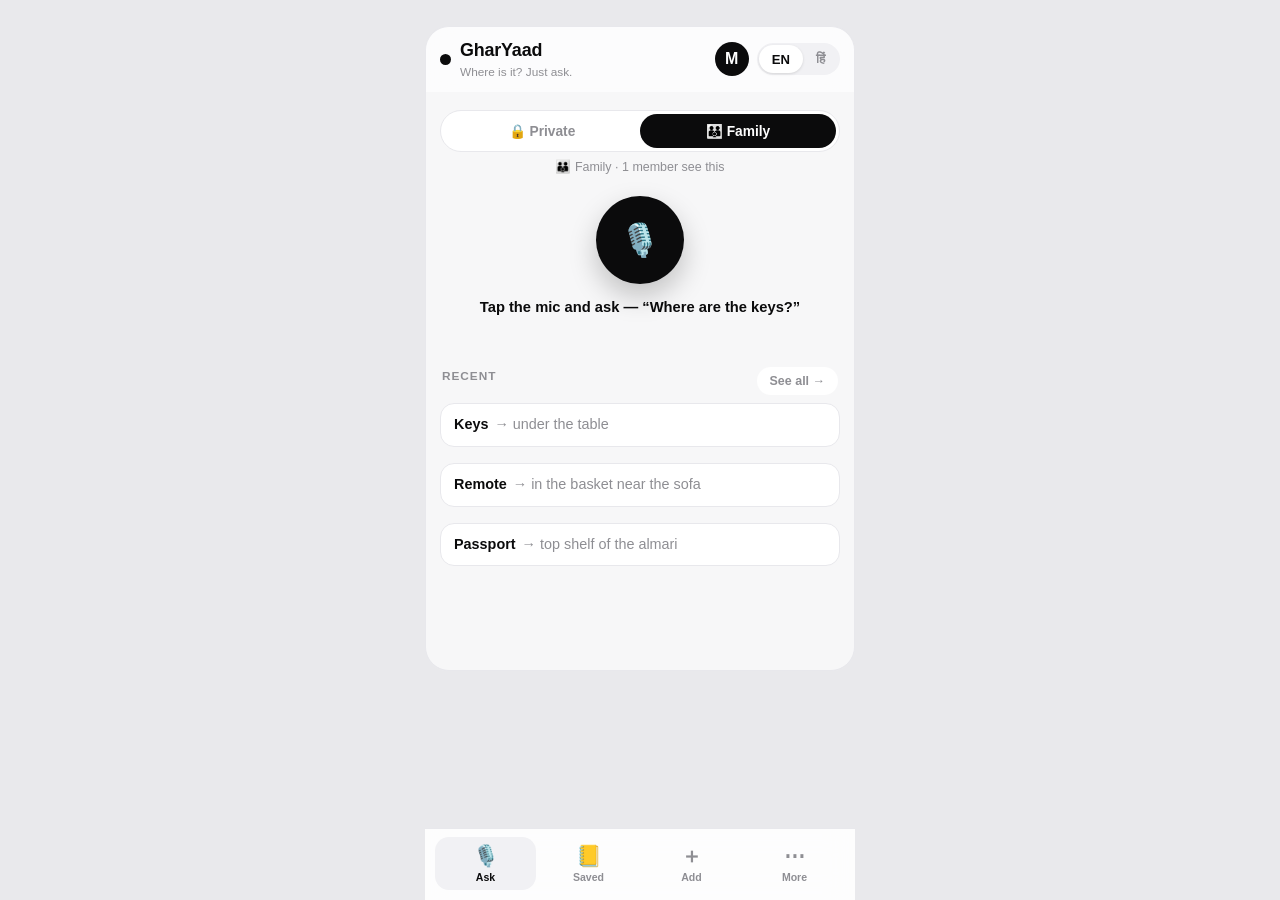
==== index.html @ 17ff1f5c "GharYaad v1.6.0: offline family memory PWA (EN+HI voice, private/family spaces, landing page)" ====
<!DOCTYPE html>
<html lang="en">
<head>
<meta charset="UTF-8">
<meta name="viewport" content="width=device-width, initial-scale=1.0, viewport-fit=cover">
<title>GharYaad — Family Memory Keeper</title>
<meta name="description" content="Offline family memory keeper. Record where things are, ask by voice in English or Hindi. No internet, no fees, works forever.">
<meta name="theme-color" content="#ffffff">
<link rel="manifest" href="manifest.webmanifest">
<link rel="icon" type="image/svg+xml" href="icons/favicon.svg">
<link rel="apple-touch-icon" href="icons/icon-192.svg">
<meta name="apple-mobile-web-app-capable" content="yes">
<meta name="apple-mobile-web-app-status-bar-style" content="default">
<meta name="apple-mobile-web-app-title" content="GharYaad">
<link rel="stylesheet" href="styles.css">
</head>
<body>
<header class="topbar">
  <div class="brand">
    <span class="brand-mark" aria-hidden="true">🏠🎙️</span>
    <div>
      <h1>GharYaad</h1>
      <p id="tagline" class="tagline">Where is it? Just ask.</p>
    </div>
  </div>
  <div class="top-actions">
    <button id="profileBtn" class="avatar" type="button" aria-label="Members">?</button>
    <div class="lang-toggle" role="group" aria-label="Language">
      <button id="langEn" class="lang-btn active" type="button">EN</button>
      <button id="langHi" class="lang-btn" type="button">हिं</button>
    </div>
  </div>
</header>

<main class="wrap">

  <!-- ASK -->
  <section id="screen-ask" class="screen active" aria-label="Ask">
    <div class="space-toggle" role="group" aria-label="Private or family">
      <button class="space-btn" type="button" data-space="private">🔒 <span data-i18n="private">Private</span></button>
      <button class="space-btn" type="button" data-space="family">👪 <span data-i18n="family">Family</span></button>
    </div>
    <p class="hint spaceHint"></p>
    <div class="hero" aria-label="Voice assistant">
      <button id="micBtn" class="mic" type="button" aria-label="Tap and ask where something is">
        <span class="mic-icon" aria-hidden="true">🎙️</span>
        <span class="mic-ring" aria-hidden="true"></span>
      </button>
      <p id="micState" class="mic-state" aria-live="polite" data-i18n="tapAsk">Tap the mic and ask — “Where are the keys?”</p>
      <p id="transcript" class="transcript" aria-live="polite"></p>
      <div id="answerCard" class="answer hidden" aria-live="polite">
        <p id="answerText" class="answer-text"></p>
        <p id="answerMeta" class="answer-meta"></p>
        <div class="answer-actions">
          <button id="speakAgainBtn" class="btn small" type="button">🔊 <span data-i18n="speakAgain">Speak again</span></button>
          <button id="stopSpeakBtn" class="btn small ghost" type="button">⏹ <span data-i18n="stop">Stop</span></button>
        </div>
      </div>
    </div>
    <div class="list-head">
      <h2 data-i18n="recentTitle">Recent</h2>
      <button id="browseBtn" class="btn small ghost" type="button" data-i18n="browseAll">See all →</button>
    </div>
    <div id="recentList" class="list"></div>
  </section>

  <!-- MEMORIES -->
  <section id="screen-mem" class="screen" aria-label="Memories">
    <div class="space-toggle" role="group" aria-label="Private or family">
      <button class="space-btn" type="button" data-space="private">🔒 <span data-i18n="private">Private</span></button>
      <button class="space-btn" type="button" data-space="family">👪 <span data-i18n="family">Family</span></button>
    </div>
    <p class="hint spaceHint"></p>
    <div class="card">
      <div class="row">
        <input id="searchInput" type="search" autocomplete="off" aria-label="Search memories"
          placeholder="Search — keys, चाबी, passport…  ( press / )">
        <button id="searchMicBtn" class="btn icon" type="button" aria-label="Voice search">🎤</button>
      </div>
      <div class="filters">
        <select id="roomFilter" aria-label="Filter by room"><option value="">🏠 All rooms</option></select>
        <select id="personFilter" aria-label="Filter by person"><option value="">👪 Everyone</option></select>
        <button id="favFilter" class="btn small ghost" type="button" aria-pressed="false">⭐</button>
        <select id="sortSel" aria-label="Sort">
          <option value="recent" data-i18n="sortRecent">Recent first</option>
          <option value="used" data-i18n="sortUsed">Most asked</option>
          <option value="az" data-i18n="sortAZ">A–Z</option>
        </select>
        <button id="clearFilters" class="btn small ghost" type="button" data-i18n="clear">Clear</button>
      </div>
      <div class="stats">
        <span>📦 <b id="statTotal">0</b> <span data-i18n="items">items</span></span>
        <span>🆕 <b id="statToday">0</b> <span data-i18n="today">today</span></span>
        <span>⭐ <b id="statFav">0</b> <span data-i18n="favs">favs</span></span>
      </div>
    </div>
    <div class="list-head">
      <h2 data-i18n="savedTitle">📒 Saved memories</h2>
      <div class="row">
        <button id="undoBtn" class="btn small hidden" type="button">↩ <span data-i18n="undo">Undo</span></button>
        <button id="clearAllBtn" class="btn small ghost danger" type="button" data-i18n="clearAll">Clear all</button>
      </div>
    </div>
    <div id="list" class="list"></div>
    <div id="emptyState" class="empty hidden">
      <p class="empty-big">🗝️</p>
      <p data-i18n="emptyMsg">Nothing here yet. Tap the mic or add your first memory above.</p>
    </div>
  </section>

  <!-- ADD -->
  <section id="screen-add" class="screen" aria-label="Add">
    <div class="card" aria-label="Quick record">
      <h2 data-i18n="quickRecord">⚡ Quick record (speak or type one sentence)</h2>
      <div class="row">
        <input id="quickInput" type="text" autocomplete="off"
          placeholder="e.g. Keys are under the table / चाबी मेज़ के नीचे है">
        <button id="quickMicBtn" class="btn icon" type="button" aria-label="Dictate sentence">🎤</button>
      </div>
      <div class="row end">
        <button id="quickAddBtn" class="btn primary big" type="button" data-i18n="saveMemory">Save ✓</button>
      </div>
      <p class="hint" data-i18n="quickHint">Tip: say “X is in Y” and we fill the form for you.</p>
    </div>
    <div class="card" aria-label="Add memory">
      <h2 data-i18n="addTitle">＋ Remember where something is</h2>
      <form id="addForm" autocomplete="off">
        <div class="grid2">
          <label><span data-i18n="fItem">Thing *</span>
            <span class="field"><input id="f_item" required maxlength="80" placeholder="keys / चाबी"><button class="btn icon mini" type="button" data-target="f_item" aria-label="Dictate thing">🎤</button></span>
          </label>
          <label><span data-i18n="fLoc">Kept where *</span>
            <span class="field"><input id="f_loc" required maxlength="140" placeholder="under the table / मेज़ के नीचे"><button class="btn icon mini" type="button" data-target="f_loc" aria-label="Dictate location">🎤</button></span>
          </label>
          <label><span data-i18n="fRoom">Room</span>
            <span class="field"><input id="f_room" maxlength="60" placeholder="living room / बैठक"><button class="btn icon mini" type="button" data-target="f_room" aria-label="Dictate room">🎤</button></span>
          </label>
          <label><span data-i18n="fPerson">Kept by</span>
            <span class="field"><input id="f_person" maxlength="60" placeholder="Papa / मम्मी"><button class="btn icon mini" type="button" data-target="f_person" aria-label="Dictate person">🎤</button></span>
          </label>
        </div>
        <div id="roomChips" class="chips" aria-label="Common rooms"></div>
        <label class="notes"><span data-i18n="fNotes">Note (optional)</span>
          <span class="field"><input id="f_notes" maxlength="200" placeholder="spare set, blue keychain…"><button class="btn icon mini" type="button" data-target="f_notes" aria-label="Dictate note">🎤</button></span>
        </label>
        <div class="row end">
          <button id="resetBtn" class="btn ghost" type="reset" data-i18n="reset">Reset</button>
          <button id="saveBtn" class="btn primary big" type="submit">💾 <span data-i18n="remember">Remember this</span></button>
        </div>
      </form>
    </div>
  </section>

  <!-- MORE -->
  <section id="screen-more" class="screen" aria-label="More">
    <div class="card" aria-label="Backup">
      <h2 data-i18n="backupTitle">🛡️ Forever backup (works for 100 years)</h2>
      <p class="hint" data-i18n="backupHint">Your data lives only on this device. Export a file to a pen-drive for safekeeping.</p>
      <div class="row wrap-btns">
        <button id="exportBtn" class="btn" type="button">📤 <span data-i18n="export">Export backup</span></button>
        <label class="btn file">📥 <span data-i18n="import">Import</span><input id="importFile" type="file" accept="application/json,.json" hidden></label>
        <button id="shareBtn" class="btn" type="button">🔗 <span data-i18n="share">Share list</span></button>
        <button id="csvBtn" class="btn" type="button">📊 <span data-i18n="exportCsv">CSV</span></button>
      </div>
      <div class="meter"><div id="storageMeter" class="meter-fill" style="width:0%"></div></div>
      <p class="hint"><span data-i18n="storage">Storage used</span>: <b id="storageText">–</b></p>
    </div>
    <div class="card" aria-label="Members">
      <h2 data-i18n="members">Members</h2>
      <div id="memberList" class="list"></div>
      <div class="row" style="margin-top:10px">
        <input id="newMember" type="text" maxlength="30" autocomplete="off" placeholder="Papa / Mummy / दोस्त…">
        <button id="addMemberBtn" class="btn primary" type="button" aria-label="Add member">＋</button>
      </div>
      <p class="hint" data-i18n="membersHint">Family sees everything saved in Family space. Private stays inside one profile only.</p>
    </div>
    <div class="card" aria-label="App">
      <h2 data-i18n="appTitle">App</h2>
      <div class="row wrap-btns">
        <button id="installBtn" class="btn small hidden" type="button">⬇ <span data-i18n="install">Install</span></button>
        <button id="helpBtn" class="btn small" type="button" data-i18n="helpBtn">How to use 🙏</button>
        <a class="btn small" href="./download.html" style="text-decoration:none">🌐 <span data-i18n="getApp">Get the app</span></a>
      </div>
      <p class="hint">GharYaad v1.2 · 100% offline · no accounts · no fees · <span data-i18n="madeFor">made for family</span> ❤️</p>
    </div>
  </section>

</main>

<nav class="tabs" aria-label="Sections">
  <button class="tab active" type="button" data-tab="ask" aria-label="Ask"><span class="tab-ic" aria-hidden="true">🎙️</span><span class="tab-tx">Ask</span></button>
  <button class="tab" type="button" data-tab="mem" aria-label="Memories"><span class="tab-ic" aria-hidden="true">📒</span><span class="tab-tx">Saved</span></button>
  <button class="tab" type="button" data-tab="add" aria-label="Add"><span class="tab-ic" aria-hidden="true">＋</span><span class="tab-tx">Add</span></button>
  <button class="tab" type="button" data-tab="more" aria-label="More"><span class="tab-ic" aria-hidden="true">⋯</span><span class="tab-tx">More</span></button>
</nav>

<dialog id="helpDialog" class="help">
  <h2 data-i18n="helpTitle">How to use 🙏</h2>
  <div id="helpBody"></div>
  <button id="closeHelp" class="btn primary" type="button" data-i18n="gotIt">Got it!</button>
</dialog>

<dialog id="pinDialog" class="help">
  <h2 data-i18n="enterPin">Enter PIN</h2>
  <p id="pinWho" class="hint"></p>
  <div class="row">
    <input id="pinInput" type="password" inputmode="numeric" maxlength="12" autocomplete="off" aria-label="PIN">
  </div>
  <div class="row end">
    <button id="pinCancel" class="btn ghost" type="button">✕</button>
    <button id="pinOk" class="btn primary" type="button">OK ✓</button>
  </div>
</dialog>

<div id="toast" class="toast hidden" role="status"></div>

<script src="app.js"></script>
</body>
</html>
---- styles.css ----
/* GharYaad — minimal sleek mobile theme. Flat, monochrome, thumb-first. */
:root{
  --ink:#0b0b0c; --muted:#8e8e93; --bg:#f7f7f8; --card:#ffffff;
  --line:#e8e8ec; --fill:#f1f1f4; --accent:#0b0b0c; --danger:#d92d20;
  --radius:20px; --tap:transparent;
}
*{box-sizing:border-box;-webkit-tap-highlight-color:var(--tap)}
html{-webkit-text-size-adjust:100%}
body{
  margin:0;background:#e9e9ec;color:var(--ink);line-height:1.5;
  font-family:-apple-system,BlinkMacSystemFont,"SF Pro Text","Segoe UI",Roboto,"Noto Sans","Nirmala UI",Arial,sans-serif;
  touch-action:manipulation;
}
/* phone column */
.topbar,.wrap,.footer{max-width:430px;margin-left:auto;margin-right:auto}
body{background:#e9e9ec}
.wrap{background:var(--bg);padding:6px 14px calc(104px + env(safe-area-inset-bottom));min-height:100vh;min-height:100dvh}
h1{font-size:1.12rem;margin:0;font-weight:700;letter-spacing:-.01em}
h2{font-size:.74rem;margin:0 0 10px;font-weight:700;letter-spacing:.08em;text-transform:uppercase;color:var(--muted)}
/* slim app bar */
.topbar{
  position:sticky;top:0;z-index:20;display:flex;justify-content:space-between;align-items:center;gap:8px;
  padding:calc(10px + env(safe-area-inset-top)) 14px 10px;
  background:rgba(255,255,255,.86);backdrop-filter:blur(14px);-webkit-backdrop-filter:blur(14px);
  border-bottom:1px solid var(--line);
}
.brand{display:flex;gap:9px;align-items:center}
.brand-mark{font-size:0;line-height:0}
.brand-mark::after{content:"";display:inline-block;width:11px;height:11px;border-radius:50%;background:var(--ink)}
.tagline{margin:0;color:var(--muted);font-size:.74rem}
.top-actions{display:flex;gap:8px;align-items:center}
/* segmented language control */
.lang-toggle{display:flex;background:var(--fill);border-radius:999px;padding:2px}
.lang-btn{border:0;background:transparent;padding:6px 13px;font-weight:600;cursor:pointer;color:var(--muted);font-size:.82rem;border-radius:999px}
.lang-btn.active{background:var(--card);color:var(--ink);box-shadow:0 1px 3px rgba(0,0,0,.12)}
/* buttons — quiet, pill */
.btn{
  border:1px solid var(--line);background:var(--card);color:var(--ink);
  border-radius:999px;padding:9px 16px;font-weight:600;cursor:pointer;font-size:.88rem;
}
.btn:active{transform:scale(.97);background:var(--fill)}
.btn.primary{background:var(--ink);border-color:var(--ink);color:#fff}
.btn.ghost{border-color:transparent;color:var(--muted)}
.btn.small{padding:6px 12px;font-size:.78rem}
.btn.big{font-size:.95rem;padding:12px 22px;width:100%}
.btn.icon{padding:9px 12px;border-radius:16px}
.btn.mini{padding:7px 10px;border-radius:12px;background:var(--fill);border-color:transparent}
.btn.danger{color:var(--danger)}
.btn.file{cursor:pointer;display:inline-block}
.hidden{display:none!important}
/* flat cards */
.card{background:var(--card);border:1px solid var(--line);border-radius:var(--radius);padding:16px 14px;margin:12px 0}
/* hero — compact */
.hero{text-align:center;padding:20px 10px 4px}
.mic{
  position:relative;width:88px;height:88px;border-radius:50%;border:0;cursor:pointer;
  background:var(--ink);color:#fff;font-size:2rem;
  box-shadow:0 12px 28px rgba(0,0,0,.22);
}
.mic:active{transform:scale(.95)}
.mic.listening{animation:pulse 1.4s infinite}
.mic-ring{position:absolute;inset:-6px;border-radius:50%;border:2px solid var(--ink);opacity:0;pointer-events:none}
.mic.listening .mic-ring{animation:ring 1.4s ease-out infinite}
@keyframes pulse{0%,100%{box-shadow:0 12px 28px rgba(0,0,0,.22)}50%{box-shadow:0 12px 40px rgba(0,0,0,.38)}}
@keyframes ring{from{transform:scale(.92);opacity:.5}to{transform:scale(1.22);opacity:0}}
.mic-state{font-weight:600;margin:12px 0 2px;min-height:1.5em;font-size:.92rem}
.transcript{color:var(--muted);font-size:.85rem;min-height:1.4em;margin:0 0 4px}
/* answer — inverted for focus */
.answer{background:var(--ink);color:#fff;border-radius:var(--radius);padding:14px;margin:10px auto;max-width:400px;text-align:left}
.answer-text{font-size:1.02rem;font-weight:600;margin:0 0 4px;letter-spacing:-.01em}
.answer-meta{color:#b9b9c0;font-size:.8rem;margin:0 0 10px}
.answer-actions{display:flex;gap:8px;flex-wrap:wrap}
.answer-actions .btn{background:transparent;border-color:#3a3a3e;color:#fff}
.answer-actions .btn.ghost{color:#b9b9c0}
/* inputs — filled, borderless */
.row{display:flex;gap:8px}.row.end{margin-top:12px}.wrap-btns{flex-wrap:wrap}
input[type=text],input[type=search],select{
  flex:1;min-width:0;border:0;border-radius:14px;padding:12px 14px;font-size:.95rem;
  background:var(--fill);color:var(--ink);font-family:inherit;
}
input:focus,select:focus,.btn:focus,.mic:focus{outline:2px solid var(--ink);outline-offset:2px}
input::placeholder{color:#b0b0b6}
.hint{color:var(--muted);font-size:.78rem;margin:.55rem 0 0}
.filters{display:flex;gap:8px;margin-top:10px;flex-wrap:nowrap;overflow-x:auto;padding-bottom:2px;scrollbar-width:none}
.filters::-webkit-scrollbar{display:none}
.filters select{flex:0 0 auto}
.filters .btn{flex:0 0 auto}
.filters select{flex:1;min-width:100px;font-size:.82rem;padding:9px 10px}
.stats{display:flex;gap:14px;margin-top:10px;color:var(--muted);font-size:.8rem;flex-wrap:wrap}
.stats b{color:var(--ink)}
.grid2{display:grid;grid-template-columns:1fr 1fr;gap:10px}
@media(max-width:380px){.grid2{grid-template-columns:1fr}}
label{font-size:.8rem;font-weight:600;display:block}
.field{display:flex;gap:6px;margin-top:5px}.field input{flex:1}
.notes{margin-top:10px}
.chips{display:flex;gap:6px;flex-wrap:wrap;margin-top:10px}
.chip{border:0;background:var(--fill);border-radius:999px;padding:7px 14px;font-size:.8rem;cursor:pointer;font-weight:500}
.chip:active{background:#e2e2e7}
/* list — flat rows */
.list-head{display:flex;justify-content:space-between;align-items:center;margin:20px 2px 8px}
.list{display:grid;gap:8px}
.mem{background:var(--card);border:1px solid var(--line);border-radius:18px;padding:13px 14px}
.mem-top{display:flex;justify-content:space-between;gap:10px;align-items:flex-start}
.mem-item{font-size:1rem;font-weight:700;margin:0;letter-spacing:-.01em;text-transform:capitalize}
.mem-loc{margin:3px 0 0;font-size:.9rem;color:var(--muted)}
.mem-loc b{color:var(--ink);font-weight:600}
mark{background:#ffe58a;color:inherit;border-radius:4px;padding:0 1px}
@media(prefers-color-scheme:dark){mark{background:#6b5300;color:#fff}}
.mem-tags{display:flex;gap:6px;flex-wrap:wrap;margin-top:8px}
.tag{font-size:.74rem;color:var(--muted)}
.tag + .tag::before{content:"· ";color:#c9c9cf}
.mem-actions{display:flex;gap:2px;flex-shrink:0}
.iconbtn{border:0;background:transparent;border-radius:10px;padding:7px 8px;cursor:pointer;font-size:1rem;opacity:.75}
.iconbtn:active{opacity:1;background:var(--fill)}
.iconbtn.on{opacity:1}
.empty{text-align:center;color:var(--muted);padding:30px 10px}.empty-big{font-size:2.6rem;margin:0;opacity:.5}
/* footer / backup */
.foot{margin-top:12px}
.meter{height:5px;background:var(--fill);border-radius:999px;overflow:hidden;margin-top:10px}
.meter-fill{height:100%;background:var(--ink);border-radius:999px;transition:width .4s}
.footer{background:var(--bg);text-align:center;color:var(--muted);font-size:.72rem;padding:14px 14px calc(16px + env(safe-area-inset-bottom))}
/* help + toast */
.help{border:0;border-radius:24px;max-width:360px;padding:22px 20px;font-size:.9rem}
.help::backdrop{background:rgba(0,0,0,.35)}
.help ol{padding-left:20px;margin:10px 0 16px}.help li{margin:7px 0}
.help .btn.primary{width:100%}
.toast{
  position:fixed;left:50%;bottom:calc(24px + env(safe-area-inset-bottom));transform:translateX(-50%);
  background:var(--ink);color:#fff;padding:10px 20px;border-radius:999px;font-size:.84rem;font-weight:500;
  box-shadow:0 8px 24px rgba(0,0,0,.28);z-index:50;max-width:86vw;text-align:center;
}
/* desktop: float the phone */
@media(min-width:520px){
  body{padding:26px 12px}
  .topbar{border-radius:24px 24px 0 0;border:1px solid var(--line);border-bottom:0}
  .wrap{border-radius:0 0 24px 24px;border:1px solid var(--line);border-top:0;min-height:0}
  .footer{background:transparent}
}
/* dark */
@media(prefers-color-scheme:dark){
  :root{--ink:#f5f5f7;--muted:#9a9aa0;--bg:#0d0d0f;--card:#17171a;--line:#26262b;--fill:#1e1e22;--accent:#f5f5f7}
  body{background:#000}
  .topbar{background:rgba(23,23,26,.86)}
  .lang-btn.active{background:#333338;color:#fff;box-shadow:none}
  .btn{background:var(--card)}
  .btn.primary{background:#f5f5f7;border-color:#f5f5f7;color:#0b0b0c}
  .mic{background:#f5f5f7;box-shadow:0 12px 28px rgba(0,0,0,.6)}
  .mic-ring{border-color:#f5f5f7}
  .answer{background:#1e1e22}
  .answer-actions .btn{border-color:#3a3a40}
  input:focus,select:focus,.btn:focus,.mic:focus{outline-color:#f5f5f7}
  @media(min-width:520px){body{background:#000}}
}
/* screens — one at a time */
.screen{display:none}
.screen.active{display:block;animation:fade .22s ease}
@keyframes fade{from{opacity:0;transform:translateY(6px)}to{opacity:1;transform:none}}
/* recent strip */
.rec{display:flex;gap:6px;align-items:baseline;background:var(--card);border:1px solid var(--line);border-radius:14px;padding:10px 13px;font-size:.9rem;cursor:pointer}
.rec span{color:var(--muted);white-space:nowrap;overflow:hidden;text-overflow:ellipsis}
.rec + .rec{margin-top:8px}
/* bottom tab bar */
.tabs{
  position:fixed;left:50%;transform:translateX(-50%);bottom:0;width:100%;max-width:430px;z-index:30;
  display:flex;gap:2px;padding:8px 10px calc(10px + env(safe-area-inset-bottom));
  background:rgba(255,255,255,.9);backdrop-filter:blur(14px);-webkit-backdrop-filter:blur(14px);
  border-top:1px solid var(--line);
}
.tab{flex:1;border:0;background:transparent;cursor:pointer;display:flex;flex-direction:column;align-items:center;gap:2px;padding:7px 4px;border-radius:14px;color:var(--muted);font-size:.66rem;font-weight:600;font-family:inherit}
.tab-ic{font-size:1.3rem;line-height:1.2}
.tab.active{color:var(--ink);background:var(--fill)}
/* private/family quick toggle */
.space-toggle{display:flex;background:var(--card);border:1px solid var(--line);border-radius:999px;padding:3px;margin-top:12px}
.space-btn{flex:1;border:0;background:transparent;cursor:pointer;padding:9px 6px;font-weight:700;font-size:.86rem;color:var(--muted);border-radius:999px;font-family:inherit}
.space-btn.active{background:var(--ink);color:#fff}
.spaceHint{text-align:center;margin-top:6px}
.avatar{width:34px;height:34px;border-radius:50%;border:0;background:var(--ink);color:#fff;font-weight:800;font-size:1rem;cursor:pointer}
/* members */
.memb{display:flex;gap:10px;align-items:center;background:var(--card);border:1px solid var(--line);border-radius:14px;padding:9px 12px}
.memb + .memb{margin-top:8px}
.memb-name{flex:1;font-weight:600;font-size:.9rem;min-width:0;overflow:hidden;text-overflow:ellipsis;white-space:nowrap}
@media(prefers-color-scheme:dark){.space-btn.active{background:#f5f5f7;color:#0b0b0c}.avatar{background:#f5f5f7;color:#0b0b0c}}
@media(prefers-color-scheme:dark){.tabs{background:rgba(23,23,26,.9)}}
@media(prefers-reduced-motion:reduce){.screen.active{animation:none}}
@media print{.topbar,.hero,.card.foot,.mem-actions,.filters{display:none}.mem{break-inside:avoid}}
@media(prefers-reduced-motion:reduce){.mic.listening,.mic-ring{animation:none}}
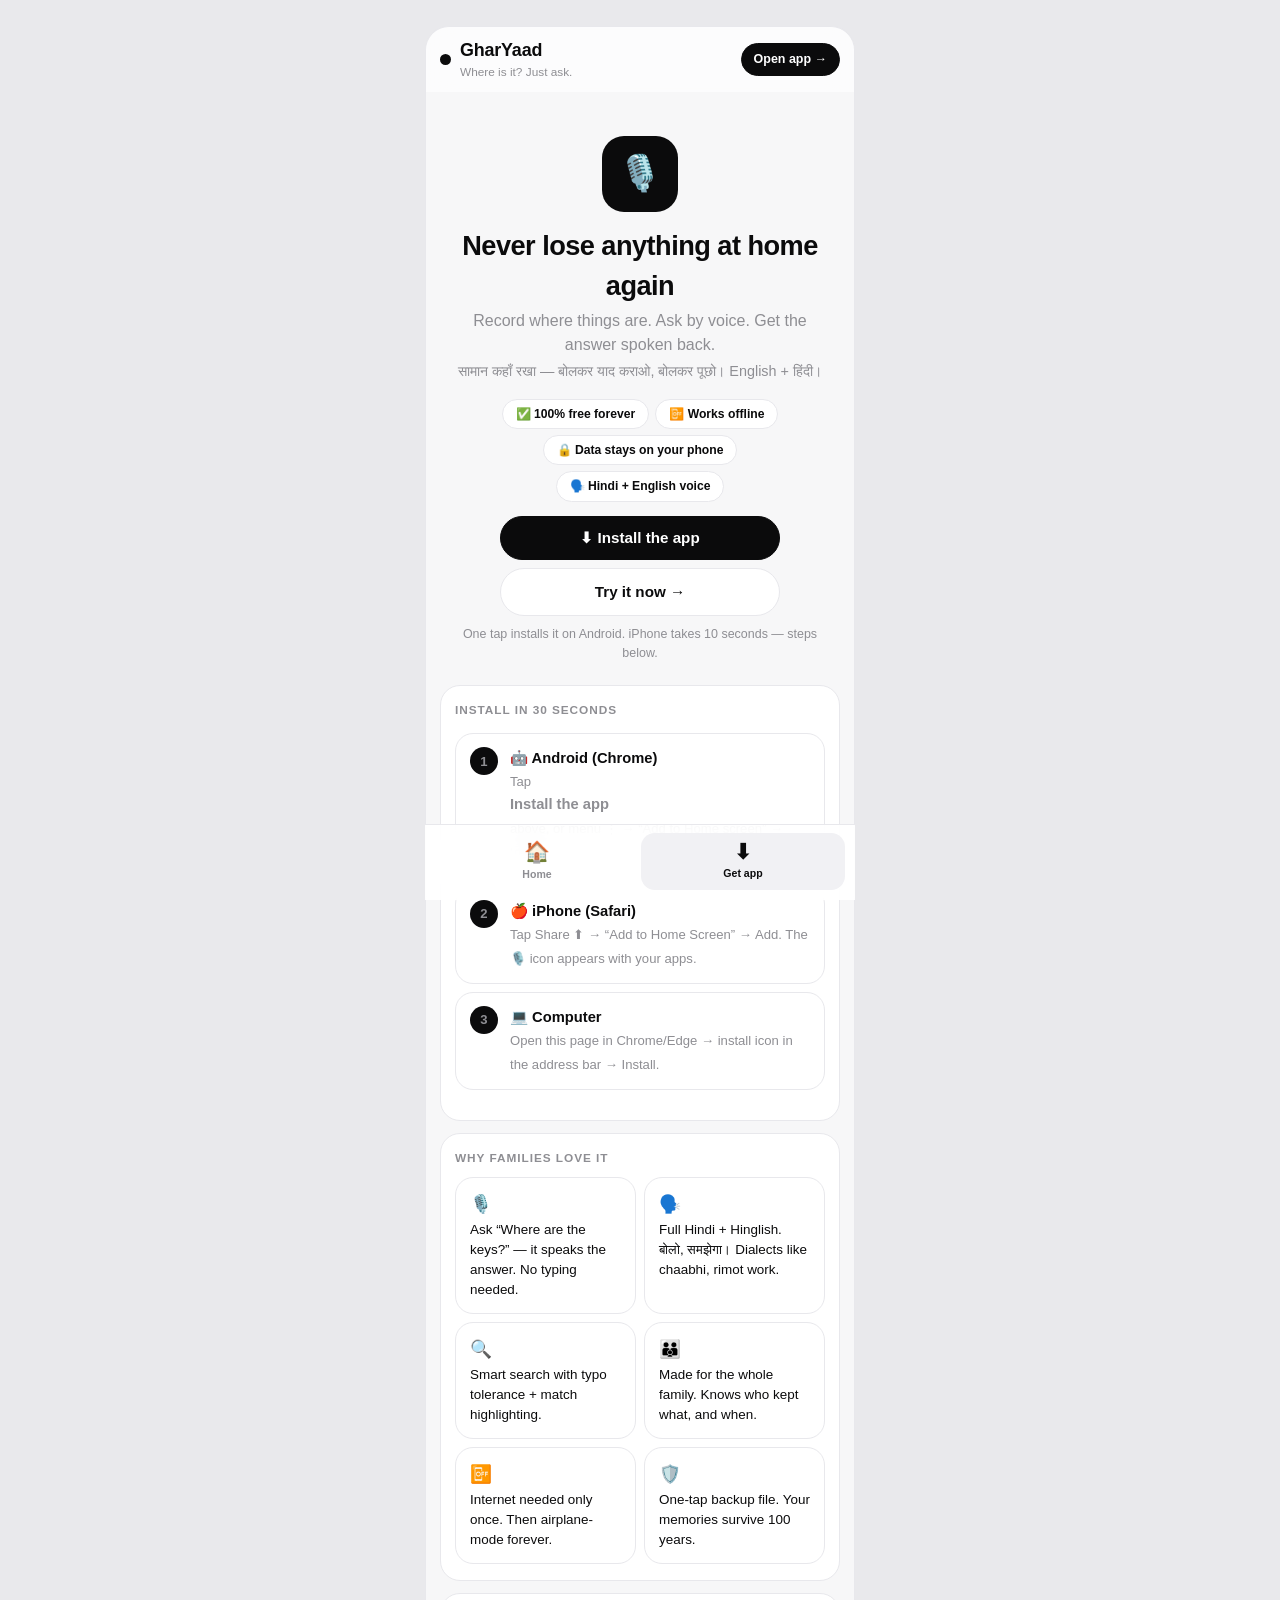
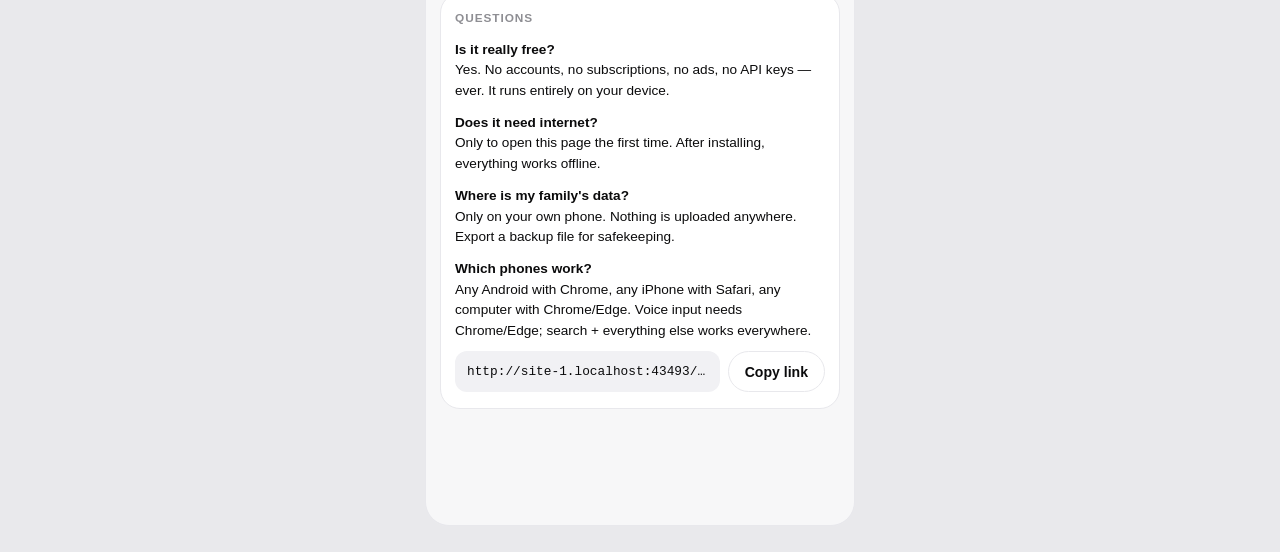
==== commit 49c54194: "v1.6.1: landing page first (/), app moves to /app.html" ====
--- a/index.html
+++ b/index.html
@@ -3,217 +3,147 @@
 <head>
 <meta charset="UTF-8">
 <meta name="viewport" content="width=device-width, initial-scale=1.0, viewport-fit=cover">
-<title>GharYaad — Family Memory Keeper</title>
-<meta name="description" content="Offline family memory keeper. Record where things are, ask by voice in English or Hindi. No internet, no fees, works forever.">
+<title>Get GharYaad — Free offline family memory app</title>
+<meta name="description" content="Get GharYaad free. Works offline forever in English and Hindi. No accounts, no fees, no internet needed.">
 <meta name="theme-color" content="#ffffff">
 <link rel="manifest" href="manifest.webmanifest">
 <link rel="icon" type="image/svg+xml" href="icons/favicon.svg">
 <link rel="apple-touch-icon" href="icons/icon-192.svg">
-<meta name="apple-mobile-web-app-capable" content="yes">
-<meta name="apple-mobile-web-app-status-bar-style" content="default">
-<meta name="apple-mobile-web-app-title" content="GharYaad">
 <link rel="stylesheet" href="styles.css">
+<style>
+  .lp-hero{text-align:center;padding:38px 18px 10px}
+  .lp-mark{width:76px;height:76px;border-radius:22px;background:#0b0b0c;display:inline-flex;align-items:center;justify-content:center;font-size:2.2rem;color:#fff}
+  .lp-hero h1{font-size:1.7rem;margin:14px 0 2px;letter-spacing:-.02em}
+  .lp-sub{color:var(--muted);margin:0 0 4px}
+  .lp-sub-hi{color:var(--muted);font-size:.9rem;margin:0 0 16px}
+  .lp-badges{display:flex;gap:6px;justify-content:center;flex-wrap:wrap;margin:14px 0 4px}
+  .lp-badge{background:var(--card);border:1px solid var(--line);border-radius:999px;padding:5px 13px;font-size:.76rem;font-weight:600}
+  .lp-cta{display:flex;gap:8px;justify-content:center;flex-wrap:wrap;margin-top:14px}
+  .lp-steps{display:grid;gap:8px;margin:14px 0}
+  .lp-step{display:flex;gap:12px;align-items:flex-start;background:var(--card);border:1px solid var(--line);border-radius:18px;padding:13px 14px}
+  .lp-n{flex:0 0 28px;height:28px;border-radius:50%;background:var(--ink);color:#fff;display:flex;align-items:center;justify-content:center;font-weight:700;font-size:.85rem}
+  .lp-step b{display:block;font-size:.92rem}
+  .lp-step span{font-size:.82rem;color:var(--muted)}
+  .lp-grid{display:grid;grid-template-columns:1fr 1fr;gap:8px}
+  @media(max-width:380px){.lp-grid{grid-template-columns:1fr}}
+  .lp-feat{background:var(--card);border:1px solid var(--line);border-radius:18px;padding:13px 14px;font-size:.84rem}
+  .lp-feat b{display:block;font-size:1.1rem;margin-bottom:2px}
+  .lp-faq{font-size:.85rem}
+  .lp-faq p{margin:8px 0}
+  .lp-faq b{display:block;margin-top:12px}
+  .lp-url{display:flex;gap:8px;margin-top:10px}
+  .lp-url code{flex:1;min-width:0;overflow:hidden;text-overflow:ellipsis;white-space:nowrap;background:var(--fill);border-radius:12px;padding:11px 12px;font-size:.8rem}
+  @media(prefers-color-scheme:dark){.lp-mark{background:#f5f5f7}}
+</style>
 </head>
 <body>
 <header class="topbar">
   <div class="brand">
     <span class="brand-mark" aria-hidden="true">🏠🎙️</span>
-    <div>
-      <h1>GharYaad</h1>
-      <p id="tagline" class="tagline">Where is it? Just ask.</p>
-    </div>
+    <div><h1>GharYaad</h1><p class="tagline">Where is it? Just ask.</p></div>
   </div>
   <div class="top-actions">
-    <button id="profileBtn" class="avatar" type="button" aria-label="Members">?</button>
-    <div class="lang-toggle" role="group" aria-label="Language">
-      <button id="langEn" class="lang-btn active" type="button">EN</button>
-      <button id="langHi" class="lang-btn" type="button">हिं</button>
-    </div>
+    <a class="btn small primary" href="./app.html" style="text-decoration:none">Open app →</a>
   </div>
 </header>
 
 <main class="wrap">
-
-  <!-- ASK -->
-  <section id="screen-ask" class="screen active" aria-label="Ask">
-    <div class="space-toggle" role="group" aria-label="Private or family">
-      <button class="space-btn" type="button" data-space="private">🔒 <span data-i18n="private">Private</span></button>
-      <button class="space-btn" type="button" data-space="family">👪 <span data-i18n="family">Family</span></button>
+  <section class="lp-hero">
+    <span class="lp-mark" aria-hidden="true">🎙️</span>
+    <h1>Never lose anything at home again</h1>
+    <p class="lp-sub">Record where things are. Ask by voice. Get the answer spoken back.</p>
+    <p class="lp-sub-hi">सामान कहाँ रखा — बोलकर याद कराओ, बोलकर पूछो। English + हिंदी।</p>
+    <div class="lp-badges">
+      <span class="lp-badge">✅ 100% free forever</span>
+      <span class="lp-badge">📴 Works offline</span>
+      <span class="lp-badge">🔒 Data stays on your phone</span>
+      <span class="lp-badge">🗣️ Hindi + English voice</span>
     </div>
-    <p class="hint spaceHint"></p>
-    <div class="hero" aria-label="Voice assistant">
-      <button id="micBtn" class="mic" type="button" aria-label="Tap and ask where something is">
-        <span class="mic-icon" aria-hidden="true">🎙️</span>
-        <span class="mic-ring" aria-hidden="true"></span>
-      </button>
-      <p id="micState" class="mic-state" aria-live="polite" data-i18n="tapAsk">Tap the mic and ask — “Where are the keys?”</p>
-      <p id="transcript" class="transcript" aria-live="polite"></p>
-      <div id="answerCard" class="answer hidden" aria-live="polite">
-        <p id="answerText" class="answer-text"></p>
-        <p id="answerMeta" class="answer-meta"></p>
-        <div class="answer-actions">
-          <button id="speakAgainBtn" class="btn small" type="button">🔊 <span data-i18n="speakAgain">Speak again</span></button>
-          <button id="stopSpeakBtn" class="btn small ghost" type="button">⏹ <span data-i18n="stop">Stop</span></button>
-        </div>
-      </div>
+    <div class="lp-cta">
+      <button id="lpInstall" class="btn primary big" type="button" style="max-width:280px">⬇ Install the app</button>
+      <a class="btn big" href="./app.html" style="text-decoration:none;max-width:280px">Try it now →</a>
     </div>
-    <div class="list-head">
-      <h2 data-i18n="recentTitle">Recent</h2>
-      <button id="browseBtn" class="btn small ghost" type="button" data-i18n="browseAll">See all →</button>
-    </div>
-    <div id="recentList" class="list"></div>
+    <p class="hint" id="lpNote">One tap installs it on Android. iPhone takes 10 seconds — steps below.</p>
   </section>
 
-  <!-- MEMORIES -->
-  <section id="screen-mem" class="screen" aria-label="Memories">
-    <div class="space-toggle" role="group" aria-label="Private or family">
-      <button class="space-btn" type="button" data-space="private">🔒 <span data-i18n="private">Private</span></button>
-      <button class="space-btn" type="button" data-space="family">👪 <span data-i18n="family">Family</span></button>
-    </div>
-    <p class="hint spaceHint"></p>
-    <div class="card">
-      <div class="row">
-        <input id="searchInput" type="search" autocomplete="off" aria-label="Search memories"
-          placeholder="Search — keys, चाबी, passport…  ( press / )">
-        <button id="searchMicBtn" class="btn icon" type="button" aria-label="Voice search">🎤</button>
-      </div>
-      <div class="filters">
-        <select id="roomFilter" aria-label="Filter by room"><option value="">🏠 All rooms</option></select>
-        <select id="personFilter" aria-label="Filter by person"><option value="">👪 Everyone</option></select>
-        <button id="favFilter" class="btn small ghost" type="button" aria-pressed="false">⭐</button>
-        <select id="sortSel" aria-label="Sort">
-          <option value="recent" data-i18n="sortRecent">Recent first</option>
-          <option value="used" data-i18n="sortUsed">Most asked</option>
-          <option value="az" data-i18n="sortAZ">A–Z</option>
-        </select>
-        <button id="clearFilters" class="btn small ghost" type="button" data-i18n="clear">Clear</button>
-      </div>
-      <div class="stats">
-        <span>📦 <b id="statTotal">0</b> <span data-i18n="items">items</span></span>
-        <span>🆕 <b id="statToday">0</b> <span data-i18n="today">today</span></span>
-        <span>⭐ <b id="statFav">0</b> <span data-i18n="favs">favs</span></span>
-      </div>
-    </div>
-    <div class="list-head">
-      <h2 data-i18n="savedTitle">📒 Saved memories</h2>
-      <div class="row">
-        <button id="undoBtn" class="btn small hidden" type="button">↩ <span data-i18n="undo">Undo</span></button>
-        <button id="clearAllBtn" class="btn small ghost danger" type="button" data-i18n="clearAll">Clear all</button>
-      </div>
-    </div>
-    <div id="list" class="list"></div>
-    <div id="emptyState" class="empty hidden">
-      <p class="empty-big">🗝️</p>
-      <p data-i18n="emptyMsg">Nothing here yet. Tap the mic or add your first memory above.</p>
+  <section class="card">
+    <h2>Install in 30 seconds</h2>
+    <div class="lp-steps">
+      <div class="lp-step"><span class="lp-n">1</span><div><b>🤖 Android (Chrome)</b><span>Tap <b>Install the app</b> above, or menu ⋮ → “Add to Home screen” → Install.</span></div></div>
+      <div class="lp-step"><span class="lp-n">2</span><div><b>🍎 iPhone (Safari)</b><span>Tap Share ⬆ → “Add to Home Screen” → Add. The 🎙️ icon appears with your apps.</span></div></div>
+      <div class="lp-step"><span class="lp-n">3</span><div><b>💻 Computer</b><span>Open this page in Chrome/Edge → install icon in the address bar → Install.</span></div></div>
     </div>
   </section>
 
-  <!-- ADD -->
-  <section id="screen-add" class="screen" aria-label="Add">
-    <div class="card" aria-label="Quick record">
-      <h2 data-i18n="quickRecord">⚡ Quick record (speak or type one sentence)</h2>
-      <div class="row">
-        <input id="quickInput" type="text" autocomplete="off"
-          placeholder="e.g. Keys are under the table / चाबी मेज़ के नीचे है">
-        <button id="quickMicBtn" class="btn icon" type="button" aria-label="Dictate sentence">🎤</button>
-      </div>
-      <div class="row end">
-        <button id="quickAddBtn" class="btn primary big" type="button" data-i18n="saveMemory">Save ✓</button>
-      </div>
-      <p class="hint" data-i18n="quickHint">Tip: say “X is in Y” and we fill the form for you.</p>
-    </div>
-    <div class="card" aria-label="Add memory">
-      <h2 data-i18n="addTitle">＋ Remember where something is</h2>
-      <form id="addForm" autocomplete="off">
-        <div class="grid2">
-          <label><span data-i18n="fItem">Thing *</span>
-            <span class="field"><input id="f_item" required maxlength="80" placeholder="keys / चाबी"><button class="btn icon mini" type="button" data-target="f_item" aria-label="Dictate thing">🎤</button></span>
-          </label>
-          <label><span data-i18n="fLoc">Kept where *</span>
-            <span class="field"><input id="f_loc" required maxlength="140" placeholder="under the table / मेज़ के नीचे"><button class="btn icon mini" type="button" data-target="f_loc" aria-label="Dictate location">🎤</button></span>
-          </label>
-          <label><span data-i18n="fRoom">Room</span>
-            <span class="field"><input id="f_room" maxlength="60" placeholder="living room / बैठक"><button class="btn icon mini" type="button" data-target="f_room" aria-label="Dictate room">🎤</button></span>
-          </label>
-          <label><span data-i18n="fPerson">Kept by</span>
-            <span class="field"><input id="f_person" maxlength="60" placeholder="Papa / मम्मी"><button class="btn icon mini" type="button" data-target="f_person" aria-label="Dictate person">🎤</button></span>
-          </label>
-        </div>
-        <div id="roomChips" class="chips" aria-label="Common rooms"></div>
-        <label class="notes"><span data-i18n="fNotes">Note (optional)</span>
-          <span class="field"><input id="f_notes" maxlength="200" placeholder="spare set, blue keychain…"><button class="btn icon mini" type="button" data-target="f_notes" aria-label="Dictate note">🎤</button></span>
-        </label>
-        <div class="row end">
-          <button id="resetBtn" class="btn ghost" type="reset" data-i18n="reset">Reset</button>
-          <button id="saveBtn" class="btn primary big" type="submit">💾 <span data-i18n="remember">Remember this</span></button>
-        </div>
-      </form>
+  <section class="card">
+    <h2>Why families love it</h2>
+    <div class="lp-grid">
+      <div class="lp-feat"><b>🎙️</b>Ask “Where are the keys?” — it speaks the answer. No typing needed.</div>
+      <div class="lp-feat"><b>🗣️</b>Full Hindi + Hinglish. बोलो, समझेगा। Dialects like chaabhi, rimot work.</div>
+      <div class="lp-feat"><b>🔍</b>Smart search with typo tolerance + match highlighting.</div>
+      <div class="lp-feat"><b>👪</b>Made for the whole family. Knows who kept what, and when.</div>
+      <div class="lp-feat"><b>📴</b>Internet needed only once. Then airplane-mode forever.</div>
+      <div class="lp-feat"><b>🛡️</b>One-tap backup file. Your memories survive 100 years.</div>
     </div>
   </section>
 
-  <!-- MORE -->
-  <section id="screen-more" class="screen" aria-label="More">
-    <div class="card" aria-label="Backup">
-      <h2 data-i18n="backupTitle">🛡️ Forever backup (works for 100 years)</h2>
-      <p class="hint" data-i18n="backupHint">Your data lives only on this device. Export a file to a pen-drive for safekeeping.</p>
-      <div class="row wrap-btns">
-        <button id="exportBtn" class="btn" type="button">📤 <span data-i18n="export">Export backup</span></button>
-        <label class="btn file">📥 <span data-i18n="import">Import</span><input id="importFile" type="file" accept="application/json,.json" hidden></label>
-        <button id="shareBtn" class="btn" type="button">🔗 <span data-i18n="share">Share list</span></button>
-        <button id="csvBtn" class="btn" type="button">📊 <span data-i18n="exportCsv">CSV</span></button>
-      </div>
-      <div class="meter"><div id="storageMeter" class="meter-fill" style="width:0%"></div></div>
-      <p class="hint"><span data-i18n="storage">Storage used</span>: <b id="storageText">–</b></p>
-    </div>
-    <div class="card" aria-label="Members">
-      <h2 data-i18n="members">Members</h2>
-      <div id="memberList" class="list"></div>
-      <div class="row" style="margin-top:10px">
-        <input id="newMember" type="text" maxlength="30" autocomplete="off" placeholder="Papa / Mummy / दोस्त…">
-        <button id="addMemberBtn" class="btn primary" type="button" aria-label="Add member">＋</button>
-      </div>
-      <p class="hint" data-i18n="membersHint">Family sees everything saved in Family space. Private stays inside one profile only.</p>
-    </div>
-    <div class="card" aria-label="App">
-      <h2 data-i18n="appTitle">App</h2>
-      <div class="row wrap-btns">
-        <button id="installBtn" class="btn small hidden" type="button">⬇ <span data-i18n="install">Install</span></button>
-        <button id="helpBtn" class="btn small" type="button" data-i18n="helpBtn">How to use 🙏</button>
-        <a class="btn small" href="./download.html" style="text-decoration:none">🌐 <span data-i18n="getApp">Get the app</span></a>
-      </div>
-      <p class="hint">GharYaad v1.2 · 100% offline · no accounts · no fees · <span data-i18n="madeFor">made for family</span> ❤️</p>
+  <section class="card lp-faq">
+    <h2>Questions</h2>
+    <p><b>Is it really free?</b>Yes. No accounts, no subscriptions, no ads, no API keys — ever. It runs entirely on your device.</p>
+    <p><b>Does it need internet?</b>Only to open this page the first time. After installing, everything works offline.</p>
+    <p><b>Where is my family's data?</b>Only on your own phone. Nothing is uploaded anywhere. Export a backup file for safekeeping.</p>
+    <p><b>Which phones work?</b>Any Android with Chrome, any iPhone with Safari, any computer with Chrome/Edge. Voice input needs Chrome/Edge; search + everything else works everywhere.</p>
+    <div class="lp-url">
+      <code id="lpUrl">…</code>
+      <button id="lpCopy" class="btn" type="button">Copy link</button>
     </div>
   </section>
-
 </main>
 
 <nav class="tabs" aria-label="Sections">
-  <button class="tab active" type="button" data-tab="ask" aria-label="Ask"><span class="tab-ic" aria-hidden="true">🎙️</span><span class="tab-tx">Ask</span></button>
-  <button class="tab" type="button" data-tab="mem" aria-label="Memories"><span class="tab-ic" aria-hidden="true">📒</span><span class="tab-tx">Saved</span></button>
-  <button class="tab" type="button" data-tab="add" aria-label="Add"><span class="tab-ic" aria-hidden="true">＋</span><span class="tab-tx">Add</span></button>
-  <button class="tab" type="button" data-tab="more" aria-label="More"><span class="tab-ic" aria-hidden="true">⋯</span><span class="tab-tx">More</span></button>
+  <a class="tab" href="./app.html" style="text-decoration:none"><span class="tab-ic" aria-hidden="true">🏠</span><span class="tab-tx">Home</span></a>
+  <button class="tab active" type="button"><span class="tab-ic" aria-hidden="true">⬇</span><span class="tab-tx">Get app</span></button>
 </nav>
-
-<dialog id="helpDialog" class="help">
-  <h2 data-i18n="helpTitle">How to use 🙏</h2>
-  <div id="helpBody"></div>
-  <button id="closeHelp" class="btn primary" type="button" data-i18n="gotIt">Got it!</button>
-</dialog>
-
-<dialog id="pinDialog" class="help">
-  <h2 data-i18n="enterPin">Enter PIN</h2>
-  <p id="pinWho" class="hint"></p>
-  <div class="row">
-    <input id="pinInput" type="password" inputmode="numeric" maxlength="12" autocomplete="off" aria-label="PIN">
-  </div>
-  <div class="row end">
-    <button id="pinCancel" class="btn ghost" type="button">✕</button>
-    <button id="pinOk" class="btn primary" type="button">OK ✓</button>
-  </div>
-</dialog>
 
 <div id="toast" class="toast hidden" role="status"></div>
 
-<script src="app.js"></script>
+<script>
+(function () {
+  var url = location.href;
+  document.getElementById('lpUrl').textContent = url;
+  document.getElementById('lpCopy').onclick = function () {
+    var done = function () { toast('Link copied — send it to family 📋'); };
+    if (navigator.clipboard && navigator.clipboard.writeText) navigator.clipboard.writeText(url).then(done, done);
+    else { prompt('Copy this link:', url); }
+  };
+  function toast(msg) {
+    var el = document.getElementById('toast');
+    el.textContent = msg; el.classList.remove('hidden');
+    clearTimeout(el._h); el._h = setTimeout(function () { el.classList.add('hidden'); }, 2600);
+  }
+  /* one-tap install where the browser allows it */
+  var deferred = null, btn = document.getElementById('lpInstall'), note = document.getElementById('lpNote');
+  window.addEventListener('beforeinstallprompt', function (e) {
+    e.preventDefault(); deferred = e;
+    btn.textContent = '⬇ Install GharYaad now';
+    note.textContent = 'Ready! Tap the button to install — no app store needed.';
+  });
+  window.addEventListener('appinstalled', function () {
+    btn.textContent = '✅ Installed! Open it from your home screen';
+    note.textContent = 'Done. Find the 🎙️ icon on your home screen.';
+  });
+  btn.onclick = function () {
+    if (deferred) { deferred.prompt(); deferred.userChoice.then(function () { deferred = null; }); }
+    else {
+      var ios = /iphone|ipad|ipod/i.test(navigator.userAgent);
+      toast(ios ? 'iPhone: Share ⬆ → Add to Home Screen' : 'Menu ⋮ → Add to Home screen / Install');
+      document.querySelector('.lp-steps').scrollIntoView({ behavior: 'smooth' });
+    }
+  };
+  if ('serviceWorker' in navigator) {
+    window.addEventListener('load', function () { navigator.serviceWorker.register('./sw.js').catch(function () {}); });
+  }
+})();
+</script>
 </body>
 </html>
